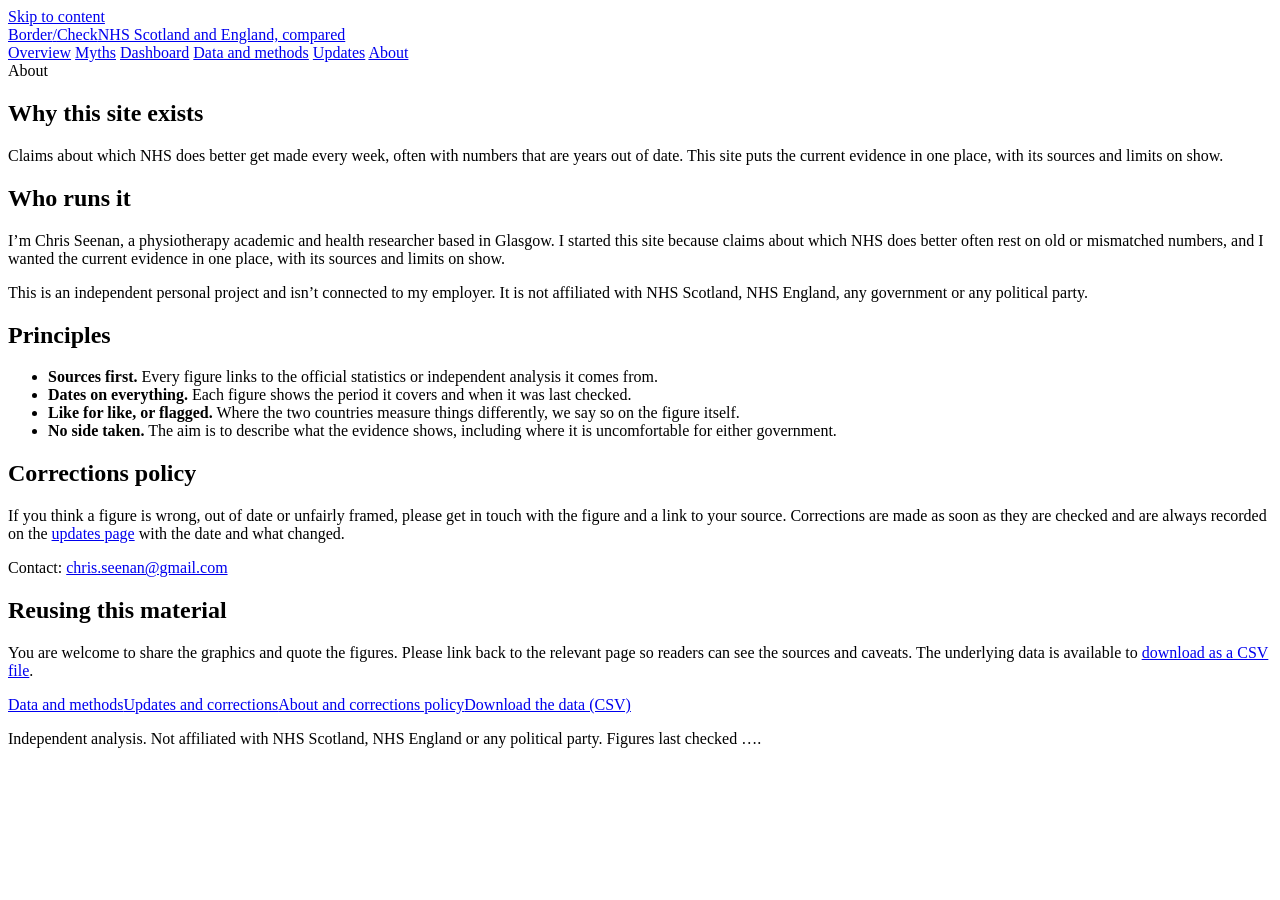
==== about.html @ fbfbc190 "Add files via upload" ====
<!doctype html>
<html lang="en-GB">
<head>
<meta charset="utf-8">
<meta name="viewport" content="width=device-width, initial-scale=1, viewport-fit=cover">
<title>About · Border Check</title>
<meta name="site-name" content="Border Check">
<meta name="description" content="Who runs Border Check, why, and how corrections work.">
<link rel="preconnect" href="https://fonts.googleapis.com">
<link rel="preconnect" href="https://fonts.gstatic.com" crossorigin>
<link rel="stylesheet" href="https://fonts.googleapis.com/css2?family=Archivo:wght@600;700;800&family=IBM+Plex+Mono:wght@400;500&family=IBM+Plex+Sans:wght@400;500;600;700&display=swap">
<link rel="stylesheet" href="assets/site.css">
</head>
<body data-page="about">
<a class="skip" href="#main">Skip to content</a>
<header class="site-header">
  <div class="wrap">
    <a class="brand" href="index.html"><span class="brand-mark">Border<span>/</span>Check</span><span class="brand-sub">NHS Scotland and England, compared</span></a>
    <nav class="nav" aria-label="Main">
      <a href="index.html">Overview</a>
      <a href="myth.html#m1">Myths</a>
      <a href="dashboard.html">Dashboard</a>
      <a href="data.html">Data and methods</a>
      <a href="updates.html">Updates</a>
      <a href="about.html" aria-current="page">About</a>
    </nav>
  </div>
</header>

<main id="main">
  <section class="hero">
    <div class="wrap">
      <div class="eyebrow">About</div>
      <h1>Why this site exists</h1>
      <p class="lede">Claims about which NHS does better get made every week, often with numbers that are years out of date. This site puts the current evidence in one place, with its sources and limits on show.</p>
    </div>
  </section>

  <section class="section">
    <div class="wrap prose">
      <h2>Who runs it</h2>
      <p>I’m Chris Seenan, a physiotherapy academic and health researcher based in Glasgow. I started this site because claims about which NHS does better often rest on old or mismatched numbers, and I wanted the current evidence in one place, with its sources and limits on show.</p>
      <p>This is an independent personal project and isn’t connected to my employer. It is not affiliated with NHS Scotland, NHS England, any government or any political party.</p>

      <h2>Principles</h2>
      <ul>
        <li><strong>Sources first.</strong> Every figure links to the official statistics or independent analysis it comes from.</li>
        <li><strong>Dates on everything.</strong> Each figure shows the period it covers and when it was last checked.</li>
        <li><strong>Like for like, or flagged.</strong> Where the two countries measure things differently, we say so on the figure itself.</li>
        <li><strong>No side taken.</strong> The aim is to describe what the evidence shows, including where it is uncomfortable for either government.</li>
      </ul>

      <h2>Corrections policy</h2>
      <p>If you think a figure is wrong, out of date or unfairly framed, please get in touch with the figure and a link to your source. Corrections are made as soon as they are checked and are always recorded on the <a href="updates.html">updates page</a> with the date and what changed.</p>
      <p>Contact: <a href="mailto:chris.seenan@gmail.com" style="font-family:var(--font-data)">chris.seenan@gmail.com</a></p>

      <h2>Reusing this material</h2>
      <p>You are welcome to share the graphics and quote the figures. Please link back to the relevant page so readers can see the sources and caveats. The underlying data is available to <a href="data/figures.csv">download as a CSV file</a>.</p>
    </div>
  </section>
</main>

<footer class="site-footer">
  <div class="wrap">
    <nav aria-label="Footer"><a href="data.html">Data and methods</a><a href="updates.html">Updates and corrections</a><a href="about.html">About and corrections policy</a><a href="data/figures.csv">Download the data (CSV)</a></nav>
    <p>Independent analysis. Not affiliated with NHS Scotland, NHS England or any political party. Figures last checked <span data-last-updated>…</span>.</p>
  </div>
</footer>
<script src="assets/charts.js"></script>
<script src="assets/site.js"></script>
</body>
</html>
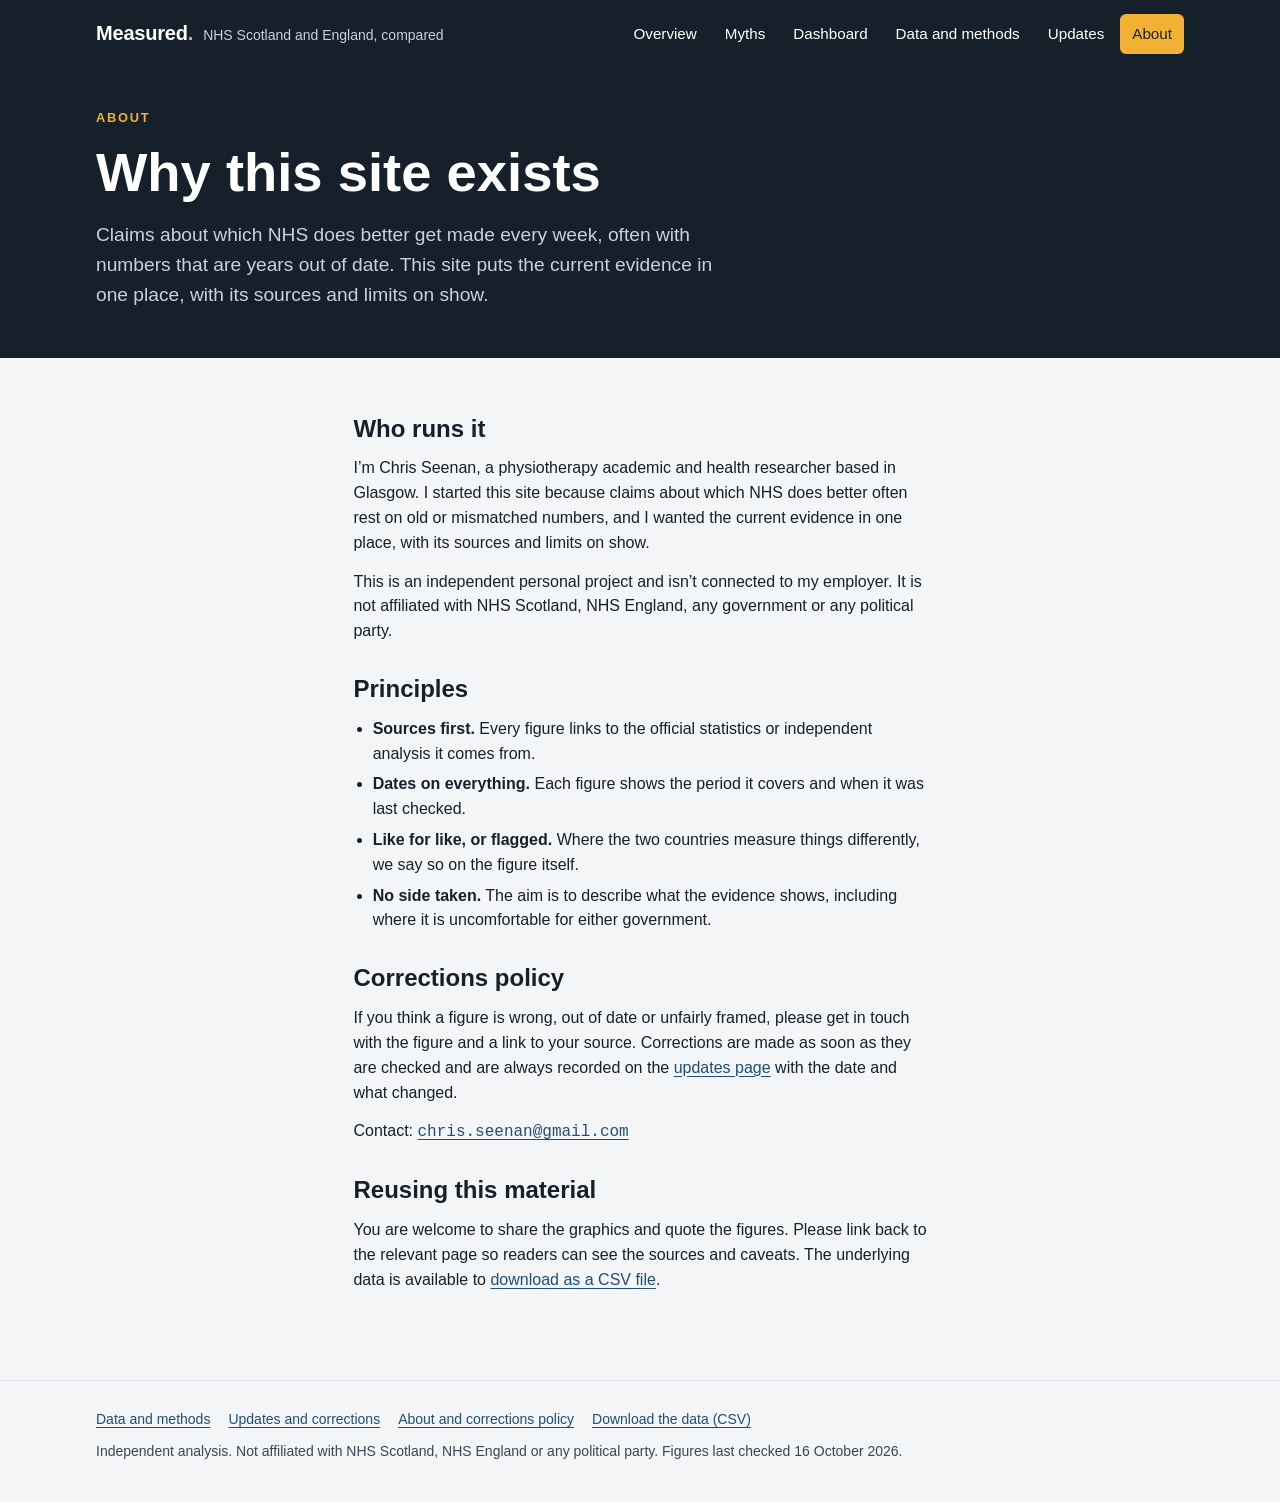
==== commit 62680bdd: "Add files via upload" ====
--- a/about.html
+++ b/about.html
@@ -3,9 +3,10 @@
 <head>
 <meta charset="utf-8">
 <meta name="viewport" content="width=device-width, initial-scale=1, viewport-fit=cover">
-<title>About · Border Check</title>
-<meta name="site-name" content="Border Check">
-<meta name="description" content="Who runs Border Check, why, and how corrections work.">
+<title>About · Measured</title>
+<meta name="site-name" content="Measured">
+<meta name="site-url" content="measuredhealth.org.uk">
+<meta name="description" content="Who runs Measured, why, and how corrections work.">
 <link rel="preconnect" href="https://fonts.googleapis.com">
 <link rel="preconnect" href="https://fonts.gstatic.com" crossorigin>
 <link rel="stylesheet" href="https://fonts.googleapis.com/css2?family=Archivo:wght@600;700;800&family=IBM+Plex+Mono:wght@400;500&family=IBM+Plex+Sans:wght@400;500;600;700&display=swap">
@@ -15,7 +16,7 @@
 <a class="skip" href="#main">Skip to content</a>
 <header class="site-header">
   <div class="wrap">
-    <a class="brand" href="index.html"><span class="brand-mark">Border<span>/</span>Check</span><span class="brand-sub">NHS Scotland and England, compared</span></a>
+    <a class="brand" href="index.html"><span class="brand-mark">Measured<span>.</span></span><span class="brand-sub">NHS Scotland and England, compared</span></a>
     <nav class="nav" aria-label="Main">
       <a href="index.html">Overview</a>
       <a href="myth.html#m1">Myths</a>
--- a/assets/site.css
+++ b/assets/site.css
@@ -0,0 +1,265 @@
+/* Layout concept: an evidence ledger. A calm reading column, a two-colour
+   comparison system (Scotland blue, England orange), and every figure
+   carrying its period, source and comparability flag. */
+:root {
+  --ink: #16202A;
+  --ink-soft: #3A4652;
+  --muted: #5A6672;
+  --ground: #F3F5F7;
+  --surface: #FFFFFF;
+  --line: #DDE3E9;
+  --tint: #E4EAF0;
+  --scot: #1E4E79;
+  --scot-soft: #DCE7F2;
+  --eng: #A4470F;
+  --eng-soft: #F6E3D6;
+  --amber: #F2B134;
+  --amber-ink: #16202A;
+  --warn-bg: #FFF4DE;
+  --warn-ink: #6B4A00;
+  --bad-bg: #FBE4E1;
+  --bad-ink: #8A2A1E;
+  --ok-bg: #E0F0E6;
+  --ok-ink: #1F5A35;
+  --band: #16202A;
+  --band-ink: #FFFFFF;
+  --band-muted: #C9D2DB;
+  --focus: #F2B134;
+
+  --font-display: 'Archivo', 'Helvetica Neue', Arial, sans-serif;
+  --font-body: 'IBM Plex Sans', 'Segoe UI', Roboto, sans-serif;
+  --font-data: 'IBM Plex Mono', ui-monospace, Menlo, Consolas, monospace;
+
+  --step--1: 0.875rem;
+  --step-0: 1rem;
+  --step-1: 1.2rem;
+  --step-2: 1.5rem;
+  --step-3: 2rem;
+  --step-4: clamp(2.2rem, 5vw, 3.4rem);
+  --radius: 6px;
+  --wrap: 1120px;
+}
+@media (prefers-color-scheme: dark) {
+  :root:not([data-theme="light"]) {
+    --ink: #E8EDF2; --ink-soft: #C3CDD7; --muted: #9AA7B4;
+    --ground: #0F161D; --surface: #18222C; --line: #2A3743; --tint: #1F2B37;
+    --scot: #86B6E3; --scot-soft: #1B3247; --eng: #F0955A; --eng-soft: #3A2516;
+    --amber: #F2B134; --amber-ink: #16202A;
+    --warn-bg: #3A2E12; --warn-ink: #F5D488; --bad-bg: #3B1E1A; --bad-ink: #F2A89C;
+    --ok-bg: #173023; --ok-ink: #9FD8B1;
+    --band: #0A1016; --band-ink: #F3F5F7; --band-muted: #A9B6C2;
+    color-scheme: dark;
+  }
+}
+:root[data-theme="dark"] {
+  --ink: #E8EDF2; --ink-soft: #C3CDD7; --muted: #9AA7B4;
+  --ground: #0F161D; --surface: #18222C; --line: #2A3743; --tint: #1F2B37;
+  --scot: #86B6E3; --scot-soft: #1B3247; --eng: #F0955A; --eng-soft: #3A2516;
+  --amber: #F2B134; --amber-ink: #16202A;
+  --warn-bg: #3A2E12; --warn-ink: #F5D488; --bad-bg: #3B1E1A; --bad-ink: #F2A89C;
+  --ok-bg: #173023; --ok-ink: #9FD8B1;
+  --band: #0A1016; --band-ink: #F3F5F7; --band-muted: #A9B6C2;
+  color-scheme: dark;
+}
+
+* { box-sizing: border-box; }
+html { -webkit-text-size-adjust: 100%; }
+body {
+  margin: 0;
+  background: var(--ground);
+  color: var(--ink);
+  font-family: var(--font-body);
+  font-size: 1rem;
+  line-height: 1.55;
+}
+img { max-width: 100%; }
+a { color: var(--scot); text-underline-offset: 3px; }
+a:hover { color: var(--ink); }
+:focus-visible { outline: 3px solid var(--focus); outline-offset: 2px; border-radius: 2px; }
+h1, h2, h3 { font-family: var(--font-display); line-height: 1.12; text-wrap: balance; margin: 0; }
+p { margin: 0; }
+.num, td.num, .tabular { font-variant-numeric: tabular-nums; }
+
+.wrap {
+  max-width: var(--wrap);
+  margin: 0 auto;
+  padding-left: max(16px, env(safe-area-inset-left, 0px));
+  padding-right: max(16px, env(safe-area-inset-right, 0px));
+}
+.skip { position: absolute; left: -9999px; }
+.skip:focus { left: 16px; top: 16px; background: var(--surface); padding: 8px 12px; z-index: 50; }
+
+/* Header */
+.site-header { background: var(--band); color: var(--band-ink); }
+.site-header .wrap { display: flex; flex-wrap: wrap; gap: 12px 28px; align-items: center; justify-content: space-between; padding-block: 14px; }
+.brand { display: flex; align-items: baseline; gap: 10px; color: var(--band-ink); text-decoration: none; }
+.brand-mark { font-family: var(--font-display); font-weight: 800; font-size: 1.25rem; letter-spacing: -0.01em; }
+.brand-mark span { color: var(--amber); }
+.brand-sub { font-size: var(--step--1); color: var(--band-muted); }
+.nav { display: flex; flex-wrap: wrap; gap: 4px; }
+.nav a { color: var(--band-ink); text-decoration: none; padding: 8px 12px; border-radius: var(--radius); font-weight: 500; font-size: 0.95rem; }
+.nav a:hover { background: rgba(255,255,255,0.1); }
+.nav a[aria-current="page"] { background: var(--amber); color: var(--amber-ink); }
+
+/* Bands and sections */
+.hero { background: var(--band); color: var(--band-ink); }
+.hero .wrap { padding-block: 40px 48px; display: grid; gap: 16px; }
+.eyebrow { font-size: 0.8rem; font-weight: 600; letter-spacing: 0.14em; text-transform: uppercase; color: var(--amber); }
+.hero h1 { font-size: var(--step-4); font-weight: 800; max-width: 22ch; }
+.hero p.lede { font-size: var(--step-1); color: var(--band-muted); max-width: 60ch; }
+.hero .stamp { font-family: var(--font-data); font-size: var(--step--1); color: var(--band-muted); }
+
+main { display: block; }
+.section { padding-block: 40px; }
+.section + .section { padding-top: 8px; }
+.section-head { display: grid; gap: 6px; margin-bottom: 20px; max-width: 70ch; }
+.section-head h2 { font-size: var(--step-3); font-weight: 800; }
+.section-head p { color: var(--ink-soft); }
+
+.prose { max-width: 68ch; display: grid; gap: 14px; }
+.prose h2 { font-size: var(--step-2); margin-top: 18px; }
+.prose ul { margin: 0; padding-left: 1.2em; display: grid; gap: 6px; }
+
+/* Comparison panels */
+.split { display: grid; grid-template-columns: repeat(auto-fit, minmax(min(100%, 300px), 1fr)); gap: 18px; }
+.panel { background: var(--surface); border-radius: var(--radius); padding: 22px 24px; display: grid; gap: 16px; align-content: start; border-top: 8px solid var(--line); min-width: 0; }
+.panel.scotland { border-top-color: var(--scot); }
+.panel.england { border-top-color: var(--eng); }
+.panel.level { border-top-color: var(--muted); }
+.panel h3 { font-size: var(--step-2); font-weight: 800; }
+.panel.scotland h3 { color: var(--scot); }
+.panel.england h3 { color: var(--eng); }
+.stat { display: grid; gap: 2px; }
+.stat .big { font-family: var(--font-display); font-weight: 800; font-size: 2rem; line-height: 1.1; font-variant-numeric: tabular-nums; }
+.panel.scotland .stat .big { color: var(--scot); }
+.panel.england .stat .big { color: var(--eng); }
+.stat .label { color: var(--ink-soft); font-size: 0.97rem; }
+
+.callout { background: var(--tint); border-radius: var(--radius); padding: 18px 22px; font-size: 1.05rem; max-width: 80ch; }
+.bottomline { background: var(--band); color: var(--band-ink); border-radius: var(--radius); padding: 22px 26px; font-family: var(--font-display); font-weight: 700; font-size: var(--step-2); line-height: 1.25; }
+.bottomline strong { color: var(--amber); }
+
+/* Myth cards grid */
+.myth-grid { display: grid; grid-template-columns: repeat(auto-fill, minmax(min(100%, 320px), 1fr)); gap: 16px; }
+.myth-card { background: var(--surface); border-radius: var(--radius); padding: 20px 22px; display: grid; gap: 10px; text-decoration: none; color: var(--ink); border: 1px solid var(--line); align-content: start; }
+.myth-card:hover { border-color: var(--ink-soft); }
+.myth-card .n { font-family: var(--font-data); font-size: var(--step--1); color: var(--muted); }
+.myth-card q { font-family: var(--font-display); font-weight: 700; font-size: 1.2rem; line-height: 1.25; quotes: "“" "”"; }
+.verdict { justify-self: start; display: inline-flex; gap: 6px; align-items: center; background: var(--amber); color: var(--amber-ink); border-radius: 999px; padding: 4px 12px; font-weight: 700; font-size: 0.82rem; letter-spacing: 0.04em; text-transform: uppercase; }
+
+/* Badges */
+.badge { display: inline-block; border-radius: 4px; padding: 2px 8px; font-size: 0.78rem; font-weight: 600; white-space: nowrap; }
+.badge.yes { background: var(--ok-bg); color: var(--ok-ink); }
+.badge.caution { background: var(--warn-bg); color: var(--warn-ink); }
+.badge.no { background: var(--bad-bg); color: var(--bad-ink); }
+.badge.due { background: var(--warn-bg); color: var(--warn-ink); }
+.badge.ok { background: var(--ok-bg); color: var(--ok-ink); }
+.key { display: flex; flex-wrap: wrap; gap: 10px 18px; font-size: var(--step--1); color: var(--ink-soft); align-items: center; }
+.dot { display: inline-block; width: 12px; height: 12px; border-radius: 50%; vertical-align: -1px; margin-right: 6px; }
+.dot.scotland { background: var(--scot); }
+.dot.england { background: var(--eng); }
+
+/* Tables */
+.table-box { overflow-x: auto; background: var(--surface); border-radius: var(--radius); border: 1px solid var(--line); }
+table { border-collapse: collapse; width: 100%; font-size: 0.95rem; }
+th, td { text-align: left; padding: 10px 14px; border-bottom: 1px solid var(--line); vertical-align: top; }
+th { font-size: 0.78rem; letter-spacing: 0.08em; text-transform: uppercase; color: var(--muted); font-weight: 600; background: var(--surface); }
+tbody tr:last-child td { border-bottom: 0; }
+td.val { font-family: var(--font-display); font-weight: 700; font-size: 1.05rem; white-space: nowrap; font-variant-numeric: tabular-nums; }
+td.val.scotland { color: var(--scot); }
+td.val.england { color: var(--eng); }
+td .period, .period { display: block; font-family: var(--font-data); font-size: 0.75rem; color: var(--muted); font-weight: 400; }
+td.note { color: var(--ink-soft); min-width: 220px; }
+
+/* Controls */
+.controls { display: flex; flex-wrap: wrap; gap: 12px; align-items: end; margin-bottom: 14px; }
+.field { display: grid; gap: 4px; }
+.field label { font-size: var(--step--1); color: var(--ink-soft); font-weight: 500; }
+input[type="search"], select {
+  font: inherit; color: var(--ink); background: var(--surface);
+  border: 1px solid var(--line); border-radius: var(--radius); padding: 9px 12px; min-height: 44px;
+}
+.btn {
+  display: inline-flex; align-items: center; gap: 8px; min-height: 44px;
+  font: inherit; font-weight: 600; cursor: pointer; text-decoration: none;
+  background: var(--ink); color: var(--ground); border: 0; border-radius: var(--radius); padding: 10px 16px;
+}
+.btn:hover { opacity: 0.9; color: var(--ground); }
+.btn.secondary { background: transparent; color: var(--ink); border: 1px solid var(--line); }
+.btn.secondary:hover { border-color: var(--ink-soft); color: var(--ink); }
+.btn[disabled] { opacity: 0.5; cursor: not-allowed; }
+
+/* Myth page */
+.myth-head { background: var(--band); color: var(--band-ink); }
+.myth-head .wrap { padding-block: 32px 40px; display: grid; gap: 14px; }
+.myth-head q { font-family: var(--font-display); font-weight: 800; font-size: clamp(1.8rem, 4.2vw, 3rem); line-height: 1.08; quotes: "“" "”"; max-width: 26ch; }
+.myth-head .verdict { font-size: 0.9rem; padding: 6px 14px; }
+.myth-layout { display: grid; grid-template-columns: minmax(0, 1.25fr) minmax(0, 1fr); gap: 32px; align-items: start; }
+@media (max-width: 860px) { .myth-layout { grid-template-columns: minmax(0, 1fr); } }
+.myth-layout > * { min-width: 0; }
+.myth-body { display: grid; grid-template-columns: minmax(0, 1fr); gap: 22px; min-width: 0; }
+.table-box { max-width: 100%; }
+.myth-body .lead { font-size: var(--step-1); }
+.points { display: grid; gap: 10px; margin: 0; padding-left: 1.2em; }
+.card-col { display: grid; gap: 12px; min-width: 0; position: sticky; top: 16px; }
+.card-frame { width: 100%; aspect-ratio: 1080 / 1350; max-width: 100%; overflow: hidden; border-radius: var(--radius); background: var(--tint); position: relative; }
+.card-frame > .share-card { position: absolute; top: 0; left: 0; transform-origin: top left; }
+.pager { display: flex; flex-wrap: wrap; gap: 10px; justify-content: space-between; }
+.sources { font-size: var(--step--1); color: var(--ink-soft); display: grid; gap: 6px; }
+.sources ul { margin: 0; padding-left: 1.2em; display: grid; gap: 4px; }
+.status { font-size: var(--step--1); color: var(--ink-soft); min-height: 1.4em; }
+
+/* Dashboard */
+.chart-grid { display: grid; grid-template-columns: repeat(auto-fit, minmax(min(100%, 460px), 1fr)); gap: 18px; }
+.chart-card { background: var(--surface); border-radius: var(--radius); padding: 20px 22px; display: grid; gap: 10px; border: 1px solid var(--line); min-width: 0; }
+.chart-card h3 { font-size: 1.15rem; font-weight: 800; }
+.chart-card .finding { color: var(--ink-soft); font-size: 0.95rem; }
+.chart-card .meta { font-family: var(--font-data); font-size: 0.72rem; color: var(--muted); }
+.chart-card svg { width: 100%; height: auto; display: block; overflow: visible; }
+.kpis { display: grid; grid-template-columns: repeat(auto-fill, minmax(min(100%, 230px), 1fr)); gap: 14px; }
+.kpi { background: var(--surface); border-radius: var(--radius); padding: 16px 18px; display: grid; gap: 6px; border: 1px solid var(--line); align-content: start; }
+.kpi .m { font-size: 0.9rem; color: var(--ink-soft); font-weight: 500; }
+.kpi .pair { display: flex; flex-wrap: wrap; gap: 4px 14px; align-items: baseline; }
+.kpi .v { font-family: var(--font-display); font-weight: 800; font-size: 1.5rem; font-variant-numeric: tabular-nums; }
+.kpi .v.scotland { color: var(--scot); }
+.kpi .v.england { color: var(--eng); }
+.kpi .v small { font-family: var(--font-body); font-weight: 500; font-size: 0.75rem; color: var(--muted); margin-left: 4px; }
+
+/* Updates */
+.log { display: grid; gap: 0; background: var(--surface); border-radius: var(--radius); border: 1px solid var(--line); }
+.log-item { display: grid; grid-template-columns: 130px 120px minmax(0, 1fr); gap: 12px; padding: 14px 18px; border-bottom: 1px solid var(--line); }
+.log-item:last-child { border-bottom: 0; }
+.log-item time { font-family: var(--font-data); font-size: 0.85rem; color: var(--muted); }
+@media (max-width: 640px) { .log-item { grid-template-columns: minmax(0, 1fr); gap: 4px; } }
+
+/* Footer */
+.site-footer { border-top: 1px solid var(--line); margin-top: 48px; }
+.site-footer .wrap { padding-block: 28px 40px; display: grid; gap: 10px; font-size: var(--step--1); color: var(--ink-soft); }
+.site-footer nav { display: flex; flex-wrap: wrap; gap: 6px 18px; }
+
+/* Share card (fixed 1080 x 1350, always light, matches the social graphics) */
+.share-card {
+  width: 1080px; height: 1350px; background: #F3F5F7; color: #16202A;
+  font-family: 'IBM Plex Sans', 'Segoe UI', sans-serif; display: flex; flex-direction: column; overflow: hidden;
+}
+.share-card .sc-top { background: #16202A; color: #FFFFFF; padding: 56px 64px 44px; display: flex; flex-direction: column; gap: 20px; }
+.share-card .sc-eyebrow { font-size: 19px; font-weight: 600; letter-spacing: 3px; color: #F2B134; }
+.share-card .sc-title { font-family: 'Archivo', sans-serif; font-weight: 800; font-size: 60px; line-height: 1.05; }
+.share-card .sc-verdict { align-self: flex-start; background: #F2B134; color: #16202A; border-radius: 999px; padding: 11px 24px; font-weight: 700; font-size: 22px; letter-spacing: 1px; text-transform: uppercase; }
+.share-card .sc-body { flex: 1; padding: 40px 64px 36px; display: flex; flex-direction: column; gap: 22px; }
+.share-card .sc-lead { font-size: 25px; line-height: 1.4; }
+.share-card .sc-stats { display: flex; flex-direction: column; gap: 16px; }
+.share-card .sc-stat { background: #FFFFFF; border-radius: 6px; padding: 20px 26px; display: flex; flex-direction: column; gap: 4px; border-top: 8px solid #8A95A0; }
+.share-card .sc-stat.scotland { border-top-color: #1E4E79; }
+.share-card .sc-stat.england { border-top-color: #C2571A; }
+.share-card .sc-big { font-family: 'Archivo', sans-serif; font-weight: 800; font-size: 46px; line-height: 1.05; }
+.share-card .sc-stat.scotland .sc-big { color: #1E4E79; }
+.share-card .sc-stat.england .sc-big { color: #A4470F; }
+.share-card .sc-label { font-size: 21px; color: #3A4652; line-height: 1.35; }
+.share-card .sc-meaning { margin-top: auto; background: #16202A; color: #FFFFFF; border-radius: 6px; padding: 22px 26px; font-size: 23px; line-height: 1.4; }
+.share-card .sc-meaning b { color: #F2B134; font-family: 'Archivo', sans-serif; }
+.share-card .sc-foot { display: flex; justify-content: space-between; gap: 20px; font-size: 15px; color: #4A5560; line-height: 1.4; }
+.share-card .sc-grid { display: grid; grid-template-columns: 1fr 1fr; gap: 16px; }
+.share-card .sc-col-title { font-family: 'Archivo', sans-serif; font-weight: 800; font-size: 26px; }
+
+@media (prefers-reduced-motion: reduce) { * { transition: none !important; animation: none !important; } }
